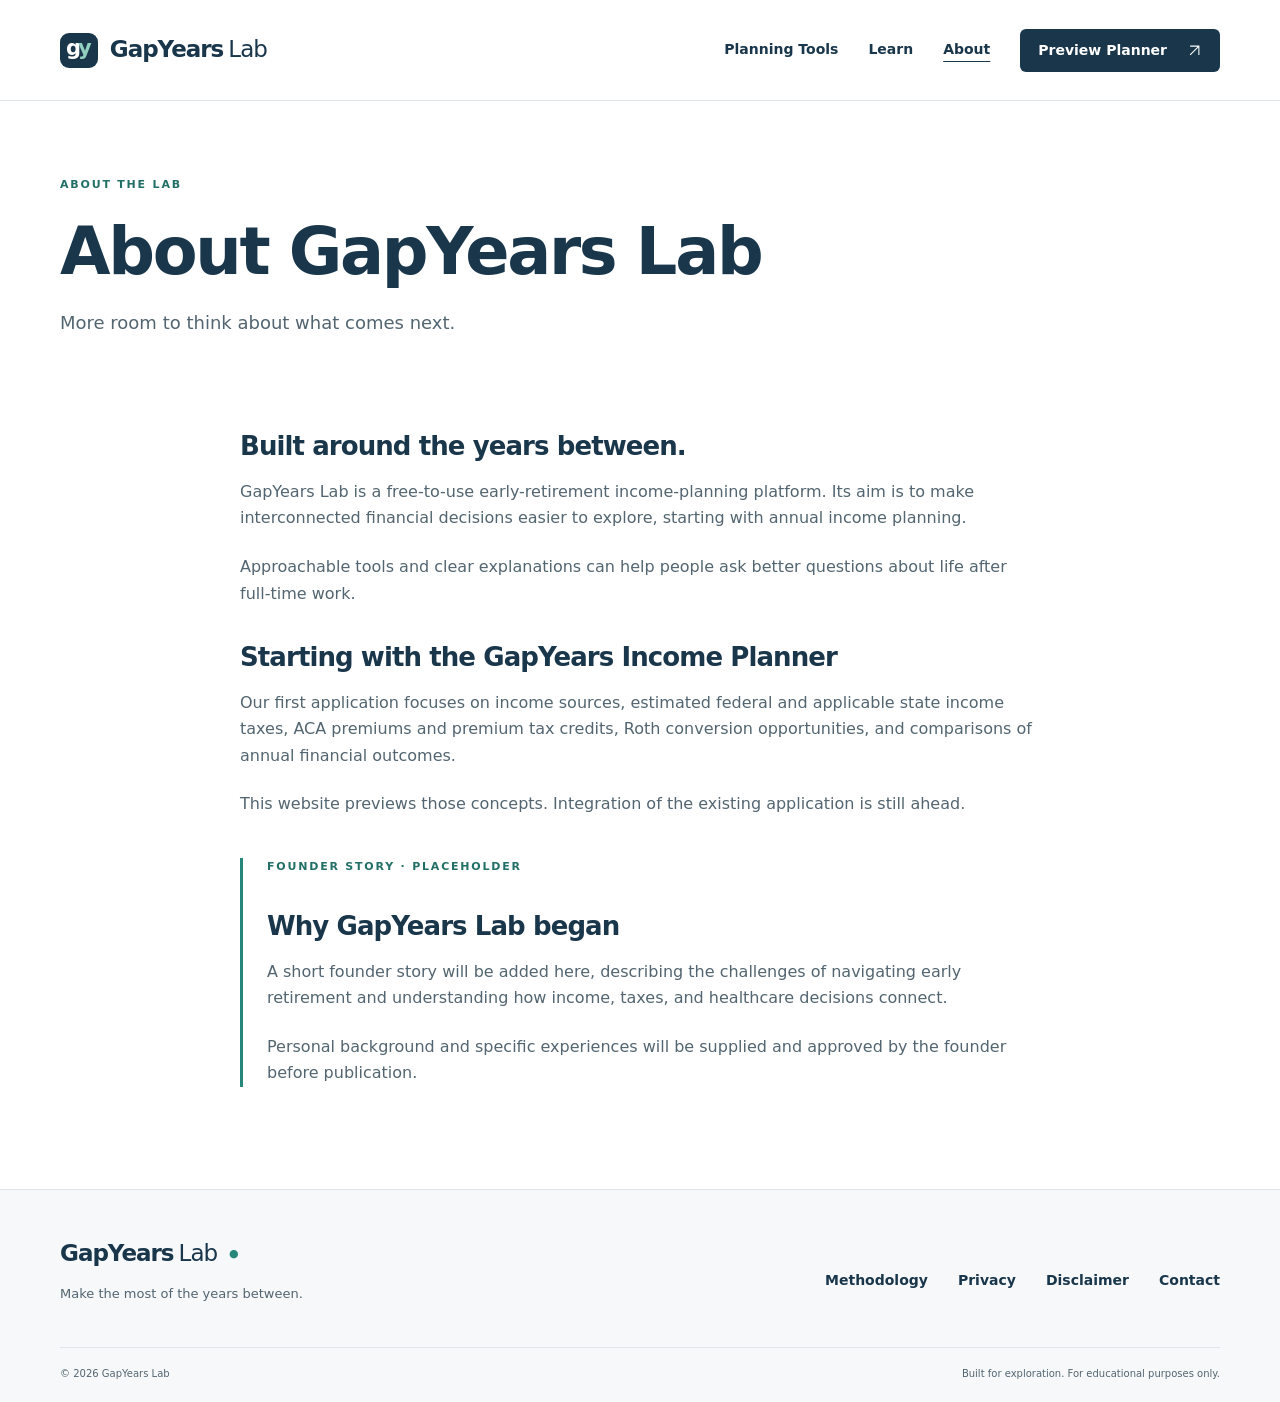
==== about/index.html @ ccf88ecb "Align website with annual Income Planner capabilities and protect prelaunch indexing" ====
<!doctype html>
<html lang="en">
<head>
<meta charset="utf-8">
<meta name="robots" content="noindex, follow">
<meta name="viewport" content="width=device-width, initial-scale=1">
<title>About GapYears Lab | GapYears Lab</title>
<meta name="description" content="GapYears Lab is an early-retirement income-planning platform, starting with annual income decisions in the GapYears Income Planner.">
<link rel="canonical" href="https://gapyearslab.com/about/">
<meta name="theme-color" content="#19364B">
<meta property="og:title" content="About GapYears Lab | GapYears Lab">
<meta property="og:description" content="GapYears Lab is an early-retirement income-planning platform, starting with annual income decisions in the GapYears Income Planner.">
<meta property="og:type" content="website">
<meta property="og:url" content="https://gapyearslab.com/about/">
<link rel="icon" href="/assets/favicon.svg" type="image/svg+xml">
<link rel="stylesheet" href="/assets/site.css">
</head>
<body>
<a class="skip" href="#main">Skip to content</a>
<header>
<div class="container nav">
<a class="brand" href="/" aria-label="GapYears Lab home">
<span class="brand-icon" aria-hidden="true">g<span>y</span>
</span>GapYears <b>Lab</b>
</a>
<nav aria-label="Main navigation">
<a href="/planning-tools/">Planning Tools</a>
<a href="/learn/">Learn</a>
<a href="/about/" aria-current="page">About</a>
<a class="button small" href="/planner/">Preview Planner <span aria-hidden="true">
<svg class="arrow-icon" aria-hidden="true" viewBox="0 0 24 24" fill="none" stroke="currentColor" stroke-width="1.7">
<path d="M5 19 19 5M5 5h14v14"/>
</svg>
</span>
</a>
</nav>
</div>
</header>
<main id="main" tabindex="-1">
<section class="page-heading container">
<p class="eyebrow">ABOUT THE LAB</p>
<h1>About GapYears Lab</h1>
<p class="lead">More room to think about what comes next.</p>
</section>
<section class="container content prose">
<h2>Built around the years between.</h2>
<p>GapYears Lab is a free-to-use early-retirement income-planning platform. Its aim is to make interconnected financial decisions easier to explore, starting with annual income planning.</p>
<p>Approachable tools and clear explanations can help people ask better questions about life after full-time work.</p>
<h2>Starting with the GapYears Income Planner</h2>
<p>Our first application focuses on income sources, estimated federal and applicable state income taxes, ACA premiums and premium tax credits, Roth conversion opportunities, and comparisons of annual financial outcomes.</p>
<p>This website previews those concepts. Integration of the existing application is still ahead.</p>
<section class="founder-story" aria-labelledby="founder-title">
<p class="eyebrow">FOUNDER STORY · PLACEHOLDER</p>
<h2 id="founder-title">Why GapYears Lab began</h2>
<p>A short founder story will be added here, describing the challenges of navigating early retirement and understanding how income, taxes, and healthcare decisions connect.</p>
<p>Personal background and specific experiences will be supplied and approved by the founder before publication.</p>
</section>
</section>
</main>
<footer>
<div class="container">
<div class="footer-top">
<div>
<a class="brand" href="/">GapYears <b>Lab</b>
<span class="dot">●</span>
</a>
<p>Make the most of the years between.</p>
</div>
<nav aria-label="Footer navigation">
<a href="/methodology/">Methodology</a>
<a href="/privacy/">Privacy</a>
<a href="/disclaimer/">Disclaimer</a>
<a href="/contact/">Contact</a>
</nav>
</div>
<div class="footer-bottom">
<span>© 2026 GapYears Lab</span>
<span>Built for exploration. For educational purposes only.</span>
</div>
</div>
</footer>
</body>
</html>
---- assets/site.css ----
:root {
  --navy:#19364B;
  --teal:#27877B;
  --muted:#536570;
  --off:#F7F8FA;
  --line:#dfe5e8
}
* {
  box-sizing:border-box
}
html {
  scroll-behavior:smooth;
  scroll-padding-top:24px
}
body {
  margin:0;
  color:var(--navy);
  font:16px/1.65 system-ui,-apple-system,BlinkMacSystemFont,"Segoe UI",sans-serif
}
a {
  color:inherit;
  text-decoration:none
}
a:hover {
  text-decoration:underline;
  text-underline-offset:5px
}
a:focus-visible {
  outline:3px solid var(--teal);
  outline-offset:5px
}
p {
  color:var(--muted);
  margin:0 0 1.4rem
}
h1,h2,h3 {
  line-height:1.16;
  letter-spacing:-.035em;
  margin:0 0 1.1rem
}
h1 {
  font-size:clamp(2.8rem,5.1vw,4.7rem);
  font-weight:650
}
h2 {
  font-size:clamp(2rem,3vw,2.75rem);
  font-weight:620
}
h3 {
  font-size:1.35rem;
  font-weight:620
}
.container {
  width:min(1160px,calc(100% - 64px));
  margin-inline:auto
}
.skip {
  position:absolute;
  top:-100px;
  background:var(--navy);
  color:white;
  padding:12px;
  z-index:10
}
.skip:focus {
  top:0
}
header {
  border-bottom:1px solid var(--line)
}
.nav {
  min-height:100px;
  display:flex;
  align-items:center;
  justify-content:space-between;
  gap:24px
}
.brand {
  font-size:23px;
  font-weight:550;
  letter-spacing:-1px;
  display:inline-flex;
  align-items:center;
  gap:5px;
  white-space:nowrap
}
.brand b {
  font-weight:400
}
.brand-icon {
  display:inline-block;
  background:var(--navy);
  color:white;
  border-radius:9px;
  font-size:21px;
  letter-spacing:-3px;
  padding:0 9px 5px 6px;
  margin-right:7px;
  line-height:30px
}
.brand-icon span {
  color:#91cfbf
}
nav {
  display:flex;
  align-items:center;
  gap:30px;
  font-size:14px;
  font-weight:550
}
nav [aria-current] {
  text-decoration:underline;
  text-underline-offset:7px
}
.button {
  display:inline-flex;
  justify-content:center;
  align-items:center;
  gap:20px;
  background:var(--teal);
  color:white;
  border-radius:6px;
  padding:15px 23px;
  font-size:14px;
  font-weight:650;
  line-height:1.5
}
.button:hover {
  background:#1f6c62;
  text-decoration:none
}
.button.small {
  padding:11px 18px;
  background:var(--navy)
}
.eyebrow {
  font-size:11px;
  letter-spacing:1.8px;
  font-weight:750;
  color:var(--teal);
  margin-bottom:20px
}
.hero {
  padding-block:84px 75px;
  display:grid;
  grid-template-columns:1.25fr 1fr;
  gap:58px;
  align-items:center
}
.hero h1 {
  font-size:clamp(2.7rem,4.5vw,4rem)
}
em {
  font-family:Georgia,serif;
  font-weight:400;
  color:var(--teal)
}
.lead {
  font-size:18px;
  line-height:1.75;
  max-width:630px
}
.actions {
  display:flex;
  align-items:center;
  gap:25px;
  margin-top:30px
}
.text-link {
  font-size:14px;
  font-weight:650
}
.hero-note {
  font-size:12px;
  margin-top:18px
}
.status-dot {
  display:inline-block;
  width:6px;
  height:6px;
  background:var(--teal);
  border-radius:50%;
  margin-right:6px
}
.hero-art {
  position:relative;
  min-height:365px;
  background:#eef3f1;
  border-radius:100px 12px 12px 12px;
  overflow:hidden;
  padding:30px
}
.orbit {
  width:360px;
  height:360px;
  border:1px solid #ccdbd6;
  border-radius:50%;
  position:absolute;
  left:90px;
  top:85px;
  box-shadow:0 0 0 38px #e8efec,0 0 0 39px #d7e2dd
}
.art-label {
  font-size:9px;
  letter-spacing:2px;
  position:relative;
  display:block;
  text-align:right
}
.step {
  position:absolute;
  background:white;
  border:1px solid #d6e3de;
  border-radius:8px;
  padding:19px 22px;
  box-shadow:0 7px 15px #19364b06;
  font-size:14px;
  font-weight:600;
  min-width:240px
}
.step span {
  color:var(--teal);
  font-size:10px;
  margin-right:20px
}
.step-one {
  left:30px;
  top:82px
}
.step-two {
  left:65px;
  top:164px
}
.step-three {
  left:100px;
  top:246px;
  background:var(--navy);
  color:white
}
.step-three span {
  color:#a6d8c8
}
.art-bottom {
  position:absolute;
  bottom:14px;
  left:30px;
  font-size:9px;
  color:var(--muted)
}
.section-heading {
  display:flex;
  justify-content:space-between;
  align-items:end;
  gap:30px;
  margin-bottom:30px
}
.section-heading h2 {
  margin-bottom:0
}
.section-heading>p {
  font-size:14px;
  margin:0
}
.planner-window {
  border:1px solid var(--line);
  border-radius:12px;
  background:white;
  box-shadow:0 18px 50px #19364b08;
  overflow:hidden
}
.window-top {
  padding:15px 25px;
  display:flex;
  justify-content:space-between;
  gap:16px;
  background:var(--off);
  border-bottom:1px solid var(--line);
  font-size:11px
}
.window-top i {
  display:inline-block;
  width:6px;
  height:6px;
  background:#c8d3d8;
  border-radius:50%;
  margin-right:5px
}
.demo {
  font-size:9px;
  letter-spacing:1px;
  color:var(--muted)
}
.planner-body {
  padding:30px 45px
}
.preview-title {
  display:flex;
  align-items:center;
  justify-content:space-between;
  gap:20px
}
.preview-title .eyebrow {
  font-size:9px;
  margin-bottom:8px
}
.preview-title :is(h2, h3) {
  font-size:21px
}
.pill {
  display:inline-block;
  font-size:10px;
  background:#eaf3ef;
  color:#24695b;
  padding:6px 11px;
  border-radius:4px;
  letter-spacing:.6px
}
.fine-print {
  font-size:11px;
  margin:0
}
.section {
  padding-block:80px
}
.cards {
  display:grid;
  grid-template-columns:repeat(3,1fr);
  gap:26px;
  margin-top:32px
}
.card {
  padding:28px 22px 0 0;
  border-top:1px solid var(--line)
}
.number {
  display:block;
  color:var(--teal);
  font-size:12px;
  margin-bottom:30px
}
.card p {
  font-size:15px
}
.tinted {
  background:var(--off)
}
.split {
  display:grid;
  grid-template-columns:1fr 1fr;
  gap:100px
}
.reasons article {
  display:flex;
  gap:20px;
  padding:20px 0;
  border-bottom:1px solid var(--line)
}
.reasons article:first-child {
  padding-top:0
}
.reasons article>span {
  color:var(--teal)
}
.reasons h3 {
  font-size:18px
}
.reasons p {
  font-size:14px;
  margin:0
}
.feature-card {
  display:grid;
  grid-template-columns:1.2fr 1fr;
  gap:45px;
  align-items:center;
  border:1px solid var(--line);
  border-radius:10px;
  padding:44px;
  background:#fbfcfc
}
.feature-card h3 {
  font-size:29px;
  margin-top:20px
}
.feature-card p {
  max-width:530px
}
.feature-symbol {
  display:flex;
  align-items:center;
  gap:20px;
  justify-content:center;
  font-size:40px;
  color:var(--teal);
  background:#eef3f1;
  min-height:200px;
  border-radius:90px 8px 8px 8px
}
.feature-symbol>span {
  font-size:26px
}
.feature-symbol>div {
  width:65px;
  height:65px;
  border:1px solid #92b8ac;
  border-radius:50%;
  position:relative
}
.feature-symbol>div:after {
  content:'↗';
  position:absolute;
  inset:0;
  text-align:center;
  line-height:60px
}
.resources {
  padding-top:0
}
.resource-card {
  border:1px solid var(--line);
  border-radius:8px;
  padding:28px;
  display:flex;
  flex-direction:column;
  gap:12px
}
.resource-card:hover {
  border-color:var(--teal);
  text-decoration:none
}
.resource-card .eyebrow {
  font-size:9px;
  letter-spacing:1px
}
.resource-card h3 {
  font-size:22px;
  line-height:1.35;
  flex:1
}
.closing {
  text-align:center;
  padding:55px 20px 70px;
  border-top:1px solid var(--line)
}
footer {
  background:var(--off);
  border-top:1px solid var(--line);
  padding:45px 0 20px
}
.footer-top {
  display:flex;
  justify-content:space-between;
  gap:30px
}
.footer-top p {
  font-size:13px;
  margin-top:10px
}
.dot {
  color:var(--teal);
  font-size:11px;
  margin-left:7px
}
.footer-bottom {
  display:flex;
  justify-content:space-between;
  gap:20px;
  border-top:1px solid var(--line);
  padding-top:18px;
  margin-top:20px;
  font-size:10px;
  color:var(--muted)
}
.page-heading {
  padding-block:75px 35px
}
.page-heading h1 {
  max-width:850px
}
.content {
  padding-bottom:80px
}
.prose {
  max-width:800px
}
.content .prose {
  margin-top:45px
}
.prose h2 {
  font-size:26px;
  margin-top:35px
}
.topic {
  padding-bottom:25px;
  border-bottom:1px solid var(--line)
}

@media(max-width:950px) {
  .container {
  width:calc(100% - 40px)
}
nav {
  gap:18px
}
.hero {
  gap:25px
}
.hero-art {
  padding:20px
}
.step-one {
  left:15px
}
.step-two {
  left:30px
}
.step-three {
  left:45px
}
.step {
  min-width:220px
}
.actions {
  align-items:start;
  flex-direction:column;
  gap:18px
}
.split {
  gap:40px
}
.footer-top {
  flex-direction:column
}
.feature-card {
  padding:30px
}
.cards {
  gap:16px
}

}

@media(max-width:700px) {
  .nav {
  flex-direction:column;
  align-items:start;
  padding-block:20px;
  gap:18px
}
.nav nav {
  width:100%;
  justify-content:space-between;
  gap:10px;
  flex-wrap:wrap;
  font-size:12px
}
.button.small {
  padding:9px 12px
}
.hero {
  grid-template-columns:1fr;
  padding-block:45px
}
.hero h1 {
  font-size:43px
}
.hero-art {
  min-height:340px;
  max-width:480px;
  width:100%;
  margin-top:10px
}
.step-one {
  left:25px
}
.step-two {
  left:55px
}
.step-three {
  left:85px;
  top:240px
}
.step {
  min-width:210px;
  padding:17px
}
.art-bottom {
  font-size:8px;
  left:20px
}
.lead {
  font-size:17px
}
.actions {
  flex-direction:row;
  flex-wrap:wrap;
  align-items:center
}
.section-heading {
  flex-direction:column;
  align-items:start;
  gap:15px
}
.planner-body {
  padding:22px 18px
}
.preview-title {
  flex-direction:column;
  align-items:start;
  gap:0
}
.preview-title .pill {
  margin-bottom:15px
}
.window-top {
  padding:12px;
  flex-wrap:wrap;
  gap:7px
}
.demo {
  font-size:8px
}
.cards,.split,.feature-card {
  grid-template-columns:1fr
}
.section {
  padding-block:50px
}
.resources {
  padding-top:0
}
.card {
  padding-top:20px
}
.number {
  margin-bottom:15px
}
.feature-symbol {
  min-height:160px
}
.resource-card {
  padding:24px
}
.footer-top nav {
  flex-wrap:wrap;
  gap:20px
}
.footer-bottom {
  flex-direction:column;
  gap:5px
}
.page-heading {
  padding-top:45px
}
.page-heading h1 {
  font-size:40px
}
.content {
  padding-bottom:50px
}
.closing {
  padding-block:40px 50px
}

}

@media(prefers-reduced-motion:reduce) {
  html {
  scroll-behavior:auto
}

}


.arrow-icon {
  width:15px;
  height:15px;
  display:inline-block;
  vertical-align:middle;
  flex-shrink:0
}
.feature-symbol>div:after {
  content:"";
  inset:20px;
  border-right:2px solid var(--teal);
  border-top:2px solid var(--teal);
  width:20px;
  height:20px
}
.feature-symbol>div:before {
  content:"";
  position:absolute;
  left:29px;
  top:19px;
  width:2px;
  height:27px;
  background:var(--teal);
  transform:rotate(45deg)
}
/* Darker companion tones preserve contrast for small text and button labels. */
.button { background: #247d72; }
.eyebrow, .number, .step span { color: #226f65; }
.step-three span { color: #a6d8c8; }

/* Annual preview: semantic values, with context rather than fabricated outputs. */
.annual-grid { display: grid; grid-template-columns: 1fr 1.15fr; gap: 40px; margin-block: 26px; }
.annual-grid :is(h3, h4) { font-size: 16px; margin: 0 0 16px; }
.annual-values { margin: 0 0 16px; }
.annual-values > div { display: flex; align-items: baseline; justify-content: space-between; gap: 20px; padding: 12px 0; border-bottom: 1px solid var(--line); }
.annual-values dt { font-size: 14px; color: var(--muted); }
.annual-values dd { font-size: 21px; font-weight: 650; margin: 0; white-space: nowrap; }
.annual-values .subtotal { border-top: 2px solid var(--line); }
.scenario-context { background: var(--off); border-radius: 8px; padding: 22px; }
.connections { list-style: none; padding: 0; margin: 22px 0 0; }
.connections li + li { margin-top: 16px; }
.connections strong, .connections span { display: block; font-size: 14px; }
.connections span { color: var(--muted); margin-top: 4px; }
.preview-disclosure { border-top: 1px solid var(--line); padding-top: 18px; margin-bottom: 0; font-size: 13px; }
.scope-note { margin: 20px 0 0; font-size: 14px; }
.capabilities { padding-left: 22px; color: var(--muted); }
.capabilities li { margin-block: 14px; }
.capabilities strong { color: var(--navy); }
.founder-story { border-left: 3px solid var(--teal); padding-left: 24px; margin-top: 40px; }
.feature-symbol { gap: 12px; }
.feature-symbol > span { font-size: 22px; }
@media (max-width: 700px) { .annual-grid { grid-template-columns: 1fr; gap: 24px; } .annual-values dt { font-size: 13px; } .scenario-context { padding: 18px; } }
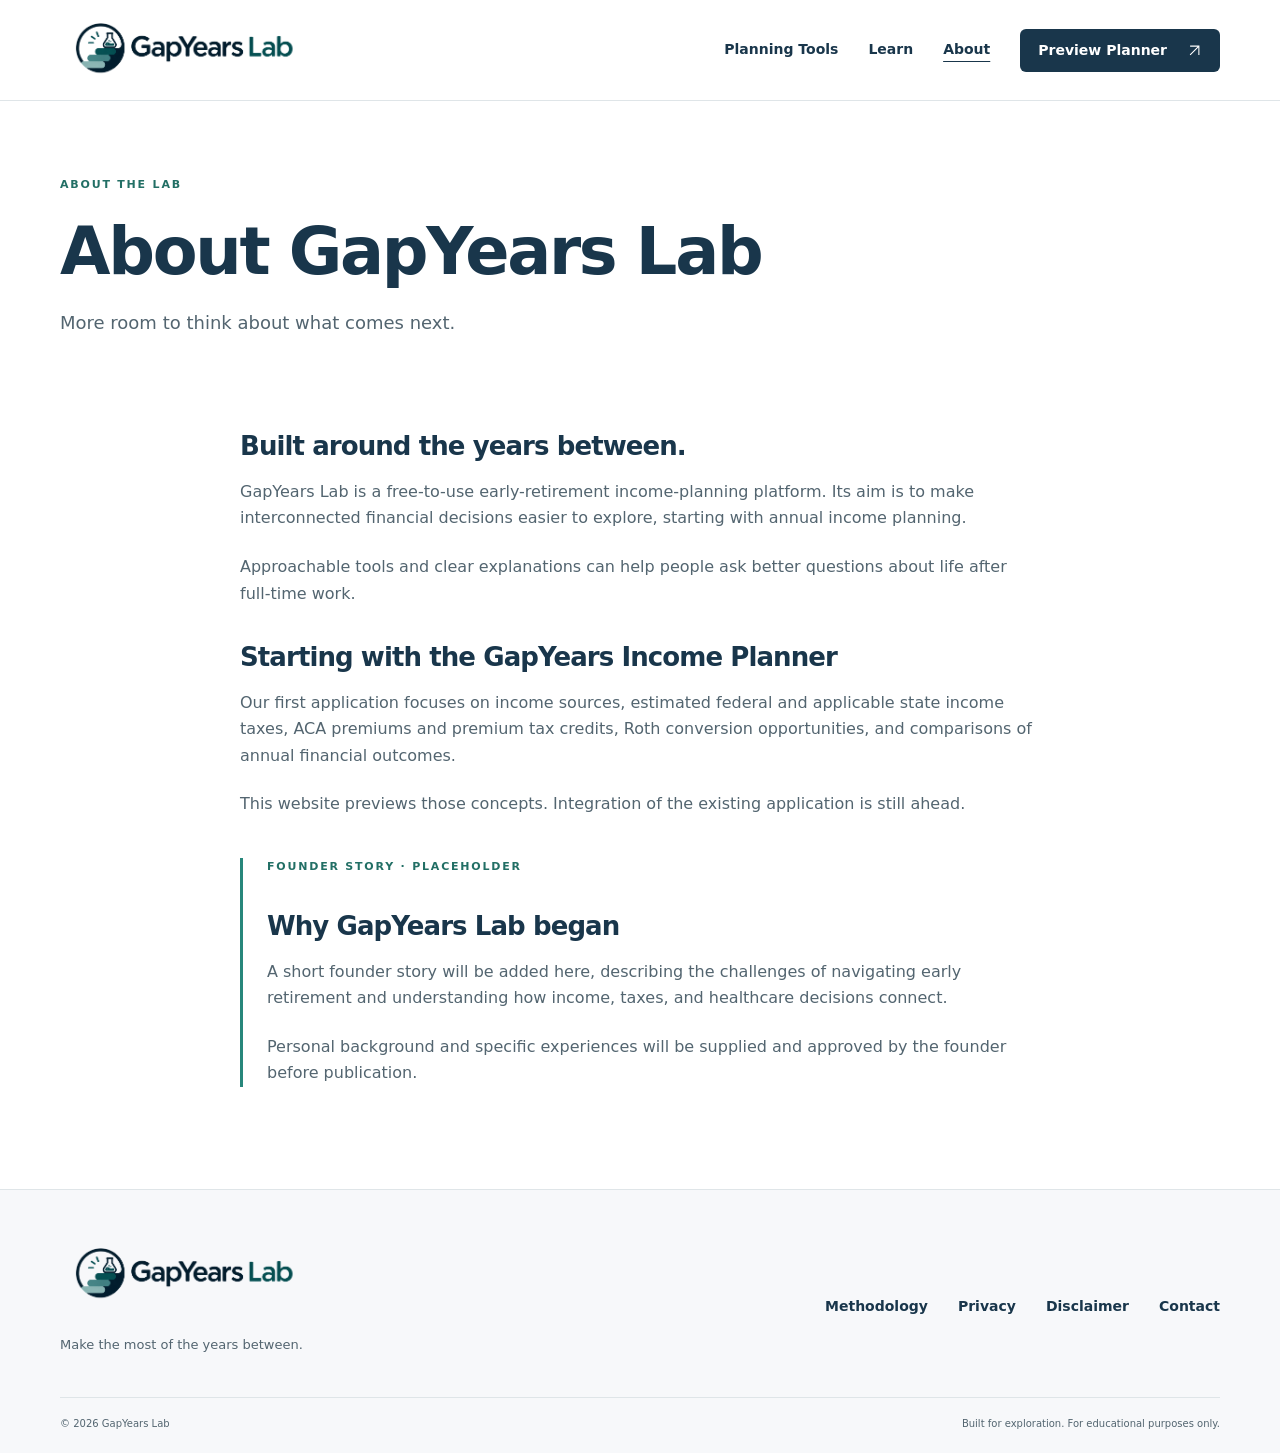
==== commit f2736173: "Use supplied GapYears Lab logos and browser icons" ====
--- a/about/index.html
+++ b/about/index.html
@@ -12,7 +12,11 @@
 <meta property="og:description" content="GapYears Lab is an early-retirement income-planning platform, starting with annual income decisions in the GapYears Income Planner.">
 <meta property="og:type" content="website">
 <meta property="og:url" content="https://gapyearslab.com/about/">
-<link rel="icon" href="/assets/favicon.svg" type="image/svg+xml">
+<link rel="icon" href="/assets/branding/favicon.ico" sizes="any">
+<link rel="icon" href="/assets/branding/favicon-16.png" type="image/png" sizes="16x16">
+<link rel="icon" href="/assets/branding/favicon-32.png" type="image/png" sizes="32x32">
+<link rel="icon" href="/assets/branding/favicon-48.png" type="image/png" sizes="48x48">
+<link rel="apple-touch-icon" href="/assets/branding/icon-180.png" sizes="180x180">
 <link rel="stylesheet" href="/assets/site.css">
 </head>
 <body>
@@ -20,8 +24,7 @@
 <header>
 <div class="container nav">
 <a class="brand" href="/" aria-label="GapYears Lab home">
-<span class="brand-icon" aria-hidden="true">g<span>y</span>
-</span>GapYears <b>Lab</b>
+<img class="brand-logo" src="/assets/branding/logo-full.png" width="2049" height="685" alt="GapYears Lab">
 </a>
 <nav aria-label="Main navigation">
 <a href="/planning-tools/">Planning Tools</a>
@@ -61,8 +64,8 @@
 <div class="container">
 <div class="footer-top">
 <div>
-<a class="brand" href="/">GapYears <b>Lab</b>
-<span class="dot">●</span>
+<a class="brand" href="/" aria-label="GapYears Lab home">
+<img class="brand-logo" src="/assets/branding/logo-full.png" width="2049" height="685" alt="GapYears Lab">
 </a>
 <p>Make the most of the years between.</p>
 </div>
--- a/assets/site.css
+++ b/assets/site.css
@@ -76,30 +76,15 @@
   gap:24px
 }
 .brand {
-  font-size:23px;
-  font-weight:550;
-  letter-spacing:-1px;
-  display:inline-flex;
-  align-items:center;
-  gap:5px;
-  white-space:nowrap
-}
-.brand b {
-  font-weight:400
-}
-.brand-icon {
-  display:inline-block;
-  background:var(--navy);
-  color:white;
-  border-radius:9px;
-  font-size:21px;
-  letter-spacing:-3px;
-  padding:0 9px 5px 6px;
-  margin-right:7px;
-  line-height:30px
-}
-.brand-icon span {
-  color:#91cfbf
+  display: inline-flex;
+  align-items: center;
+  flex-shrink: 0;
+}
+.brand-logo {
+  display: block;
+  width: 240px;
+  max-width: 100%;
+  height: auto;
 }
 nav {
   display:flex;
@@ -455,11 +440,6 @@
 .footer-top p {
   font-size:13px;
   margin-top:10px
-}
-.dot {
-  color:var(--teal);
-  font-size:11px;
-  margin-left:7px
 }
 .footer-bottom {
   display:flex;
@@ -724,3 +704,7 @@
 .feature-symbol { gap: 12px; }
 .feature-symbol > span { font-size: 22px; }
 @media (max-width: 700px) { .annual-grid { grid-template-columns: 1fr; gap: 24px; } .annual-values dt { font-size: 13px; } .scenario-context { padding: 18px; } }
+
+@media (max-width: 700px) {
+  .brand-logo { width: 220px; }
+}
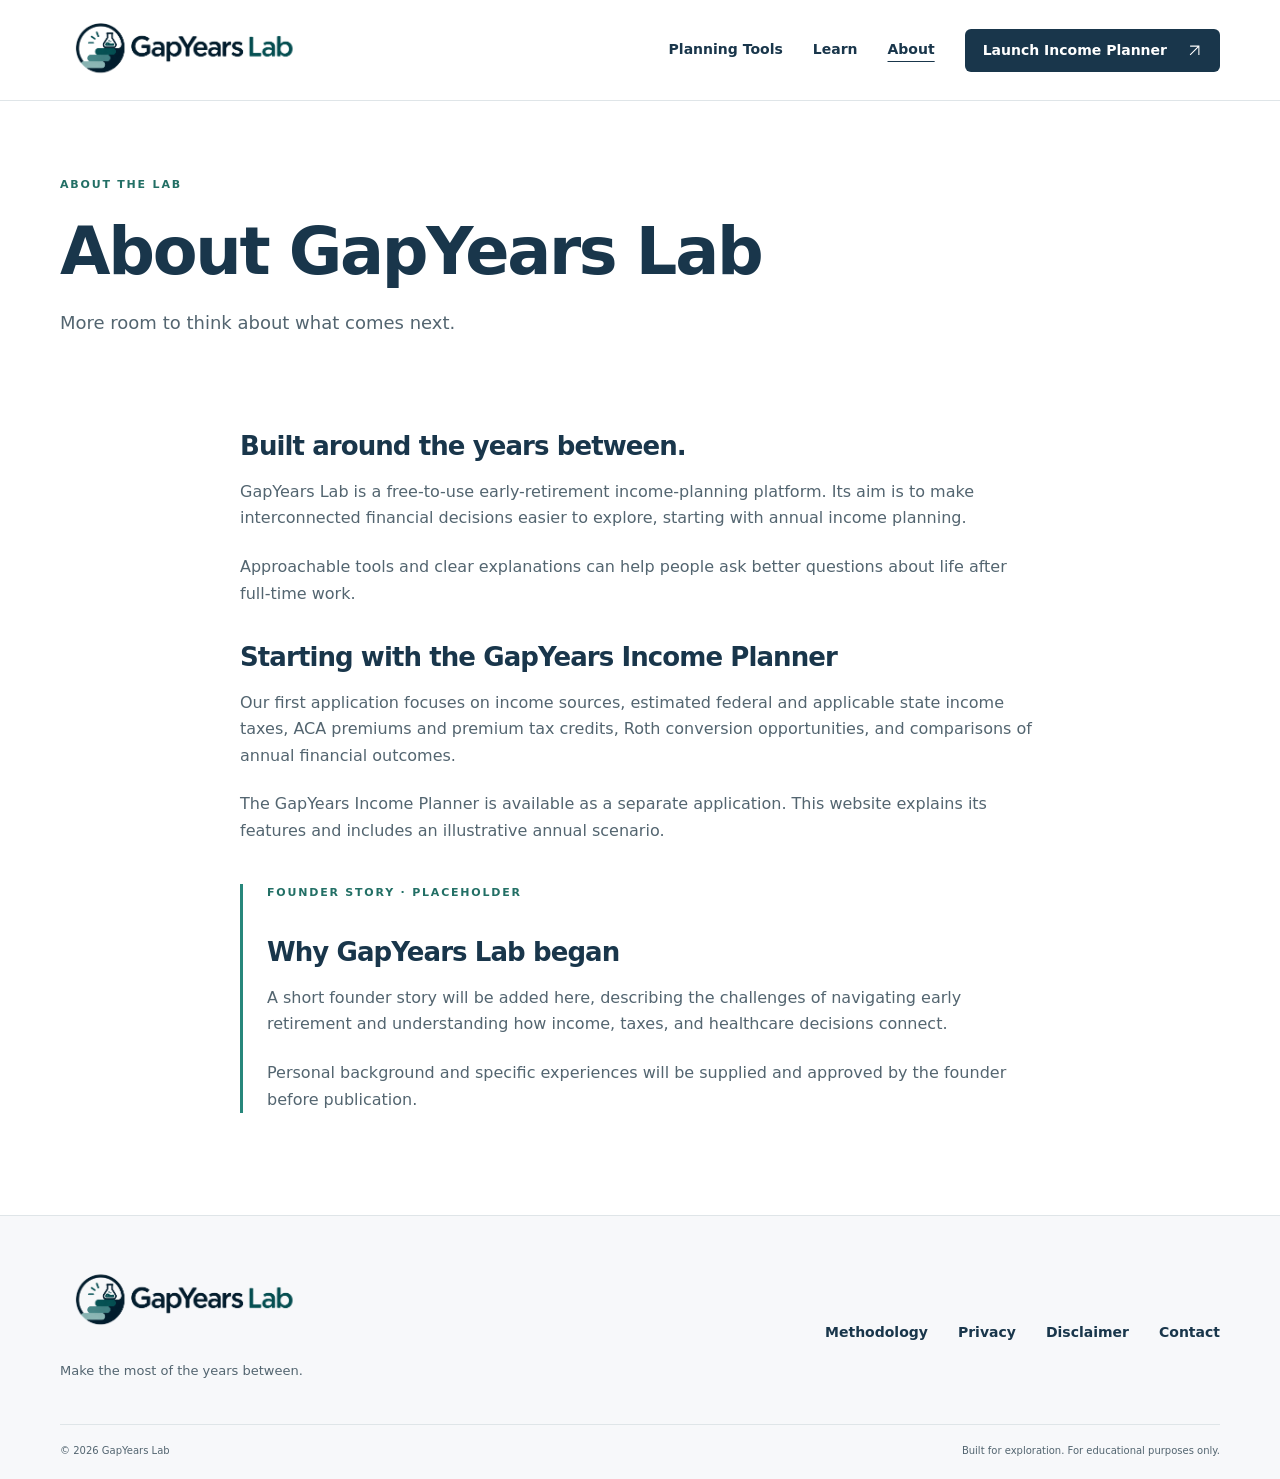
==== commit a70cc3b2: "Link website to live GapYears Income Planner" ====
--- a/about/index.html
+++ b/about/index.html
@@ -30,7 +30,7 @@
 <a href="/planning-tools/">Planning Tools</a>
 <a href="/learn/">Learn</a>
 <a href="/about/" aria-current="page">About</a>
-<a class="button small" href="/planner/">Preview Planner <span aria-hidden="true">
+<a class="button small" href="https://app.gapyearslab.com">Launch Income Planner <span aria-hidden="true">
 <svg class="arrow-icon" aria-hidden="true" viewBox="0 0 24 24" fill="none" stroke="currentColor" stroke-width="1.7">
 <path d="M5 19 19 5M5 5h14v14"/>
 </svg>
@@ -51,7 +51,7 @@
 <p>Approachable tools and clear explanations can help people ask better questions about life after full-time work.</p>
 <h2>Starting with the GapYears Income Planner</h2>
 <p>Our first application focuses on income sources, estimated federal and applicable state income taxes, ACA premiums and premium tax credits, Roth conversion opportunities, and comparisons of annual financial outcomes.</p>
-<p>This website previews those concepts. Integration of the existing application is still ahead.</p>
+<p>The GapYears Income Planner is available as a separate application. This website explains its features and includes an illustrative annual scenario.</p>
 <section class="founder-story" aria-labelledby="founder-title">
 <p class="eyebrow">FOUNDER STORY · PLACEHOLDER</p>
 <h2 id="founder-title">Why GapYears Lab began</h2>
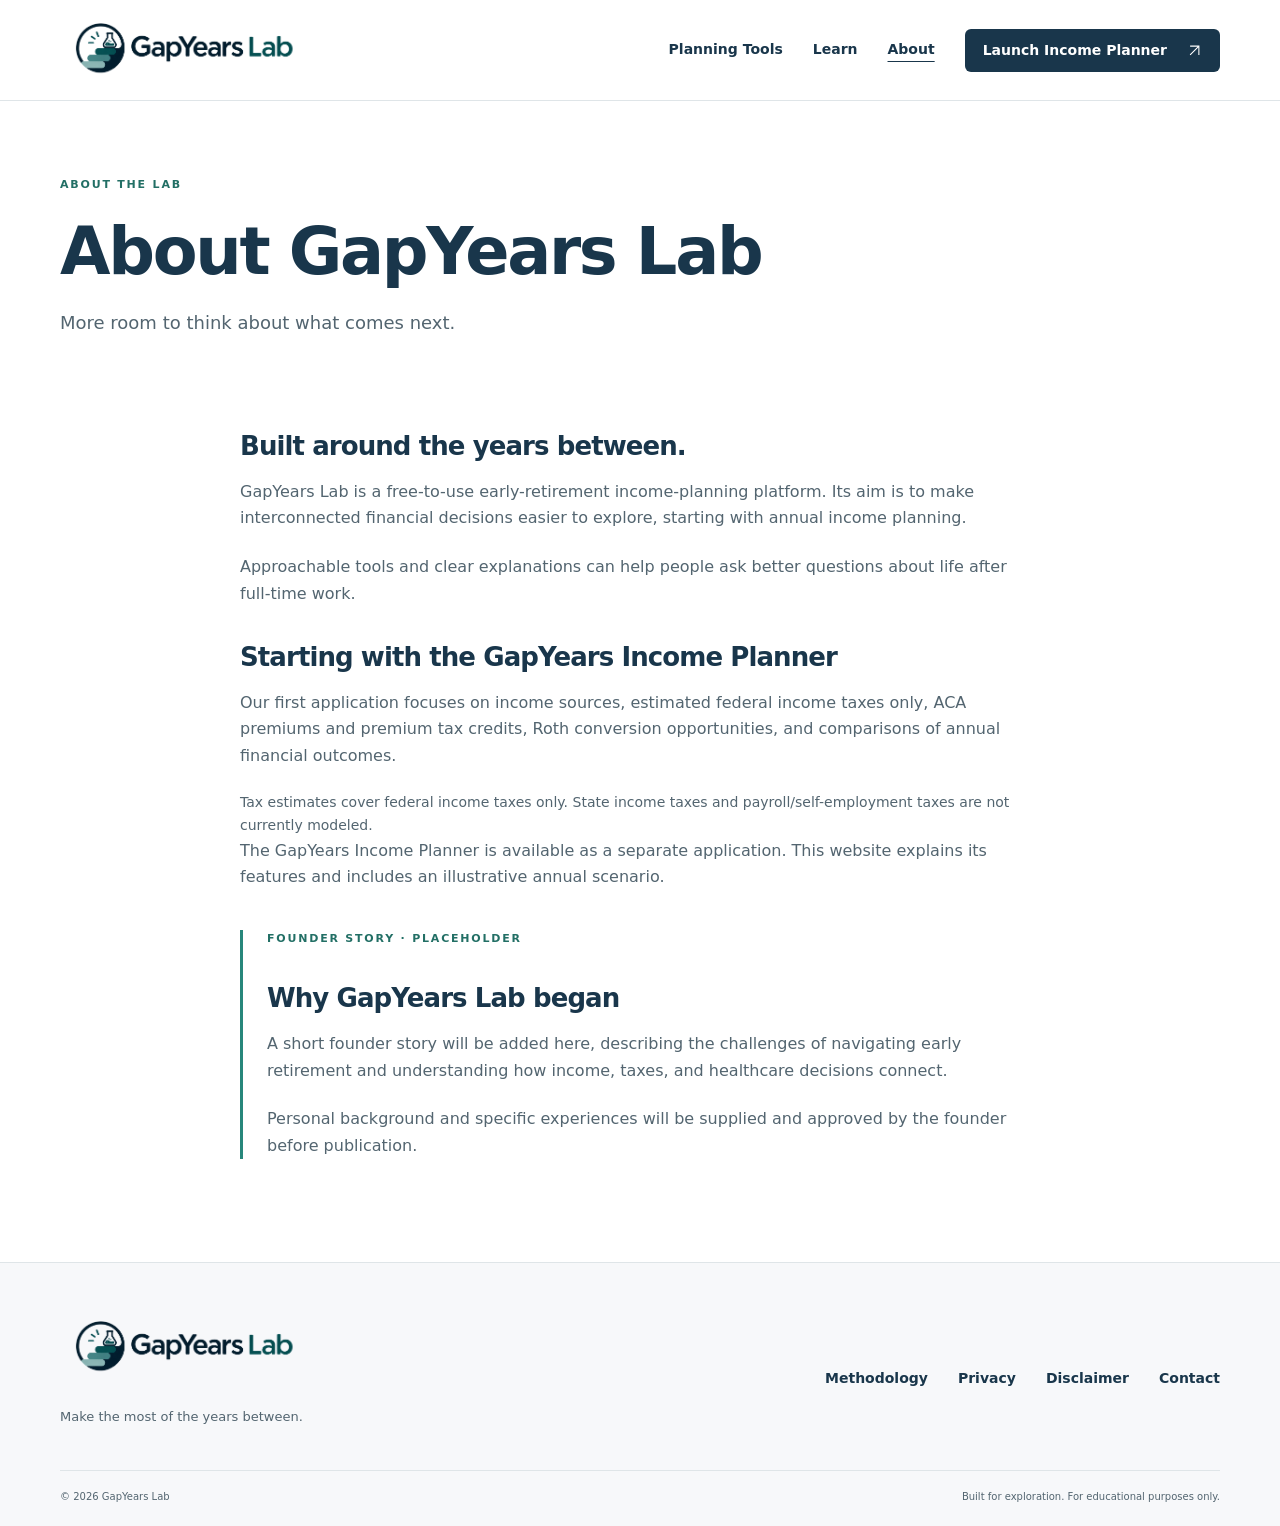
==== commit 05ebafaf: "Correct Income Planner tax scope to federal income taxes only" ====
--- a/about/index.html
+++ b/about/index.html
@@ -50,7 +50,8 @@
 <p>GapYears Lab is a free-to-use early-retirement income-planning platform. Its aim is to make interconnected financial decisions easier to explore, starting with annual income planning.</p>
 <p>Approachable tools and clear explanations can help people ask better questions about life after full-time work.</p>
 <h2>Starting with the GapYears Income Planner</h2>
-<p>Our first application focuses on income sources, estimated federal and applicable state income taxes, ACA premiums and premium tax credits, Roth conversion opportunities, and comparisons of annual financial outcomes.</p>
+<p>Our first application focuses on income sources, estimated federal income taxes only, ACA premiums and premium tax credits, Roth conversion opportunities, and comparisons of annual financial outcomes.</p>
+<p class="scope-note">Tax estimates cover federal income taxes only. State income taxes and payroll/self-employment taxes are not currently modeled.</p>
 <p>The GapYears Income Planner is available as a separate application. This website explains its features and includes an illustrative annual scenario.</p>
 <section class="founder-story" aria-labelledby="founder-title">
 <p class="eyebrow">FOUNDER STORY · PLACEHOLDER</p>
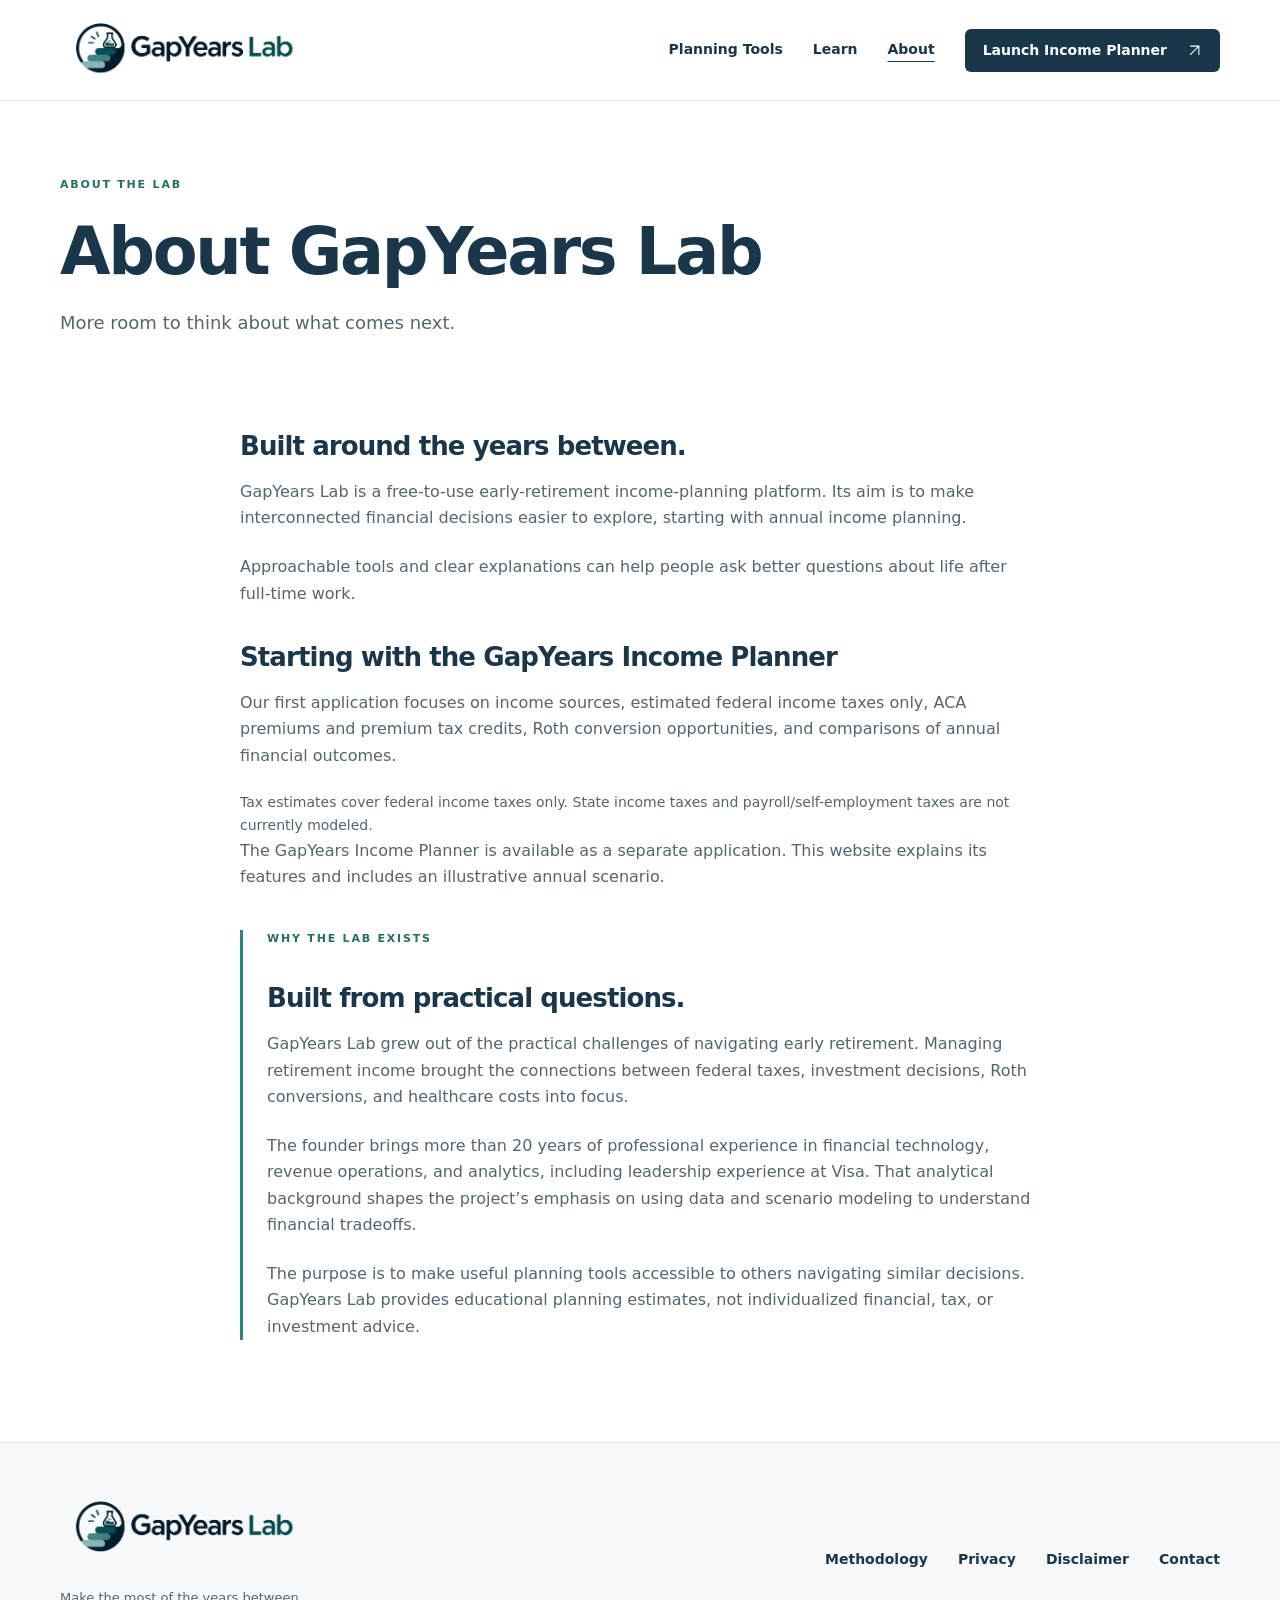
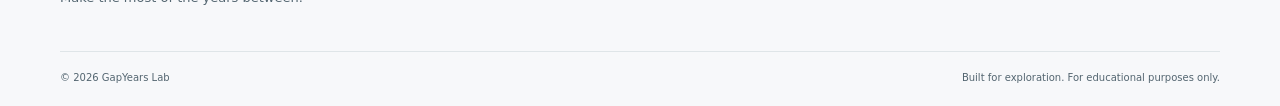
==== commit ea1d0ca3: "Strengthen positioning with validated ACA example and scoped trust copy" ====
--- a/about/index.html
+++ b/about/index.html
@@ -5,11 +5,11 @@
 <meta name="robots" content="noindex, follow">
 <meta name="viewport" content="width=device-width, initial-scale=1">
 <title>About GapYears Lab | GapYears Lab</title>
-<meta name="description" content="GapYears Lab is an early-retirement income-planning platform, starting with annual income decisions in the GapYears Income Planner.">
+<meta name="description" content="Learn why GapYears Lab brings data and scenario modeling to early retirement income decisions, federal taxes, investments, and healthcare costs.">
 <link rel="canonical" href="https://gapyearslab.com/about/">
 <meta name="theme-color" content="#19364B">
 <meta property="og:title" content="About GapYears Lab | GapYears Lab">
-<meta property="og:description" content="GapYears Lab is an early-retirement income-planning platform, starting with annual income decisions in the GapYears Income Planner.">
+<meta property="og:description" content="Learn why GapYears Lab brings data and scenario modeling to early retirement income decisions, federal taxes, investments, and healthcare costs.">
 <meta property="og:type" content="website">
 <meta property="og:url" content="https://gapyearslab.com/about/">
 <link rel="icon" href="/assets/branding/favicon.ico" sizes="any">
@@ -18,6 +18,14 @@
 <link rel="icon" href="/assets/branding/favicon-48.png" type="image/png" sizes="48x48">
 <link rel="apple-touch-icon" href="/assets/branding/icon-180.png" sizes="180x180">
 <link rel="stylesheet" href="/assets/site.css">
+<meta property="og:site_name" content="GapYears Lab">
+<meta property="og:image" content="https://gapyearslab.com/assets/branding/logo-full.png">
+<meta property="og:image:alt" content="GapYears Lab logo">
+<meta name="twitter:card" content="summary">
+<meta name="twitter:title" content="About GapYears Lab | GapYears Lab">
+<meta name="twitter:description" content="Learn why GapYears Lab brings data and scenario modeling to early retirement income decisions, federal taxes, investments, and healthcare costs.">
+<meta name="twitter:image" content="https://gapyearslab.com/assets/branding/icon-512.png">
+<meta name="twitter:image:alt" content="GapYears Lab icon">
 </head>
 <body>
 <a class="skip" href="#main">Skip to content</a>
@@ -54,10 +62,11 @@
 <p class="scope-note">Tax estimates cover federal income taxes only. State income taxes and payroll/self-employment taxes are not currently modeled.</p>
 <p>The GapYears Income Planner is available as a separate application. This website explains its features and includes an illustrative annual scenario.</p>
 <section class="founder-story" aria-labelledby="founder-title">
-<p class="eyebrow">FOUNDER STORY · PLACEHOLDER</p>
-<h2 id="founder-title">Why GapYears Lab began</h2>
-<p>A short founder story will be added here, describing the challenges of navigating early retirement and understanding how income, taxes, and healthcare decisions connect.</p>
-<p>Personal background and specific experiences will be supplied and approved by the founder before publication.</p>
+<p class="eyebrow">WHY THE LAB EXISTS</p>
+<h2 id="founder-title">Built from practical questions.</h2>
+<p>GapYears Lab grew out of the practical challenges of navigating early retirement. Managing retirement income brought the connections between federal taxes, investment decisions, Roth conversions, and healthcare costs into focus.</p>
+<p>The founder brings more than 20 years of professional experience in financial technology, revenue operations, and analytics, including leadership experience at Visa. That analytical background shapes the project’s emphasis on using data and scenario modeling to understand financial tradeoffs.</p>
+<p>The purpose is to make useful planning tools accessible to others navigating similar decisions. GapYears Lab provides educational planning estimates, not individualized financial, tax, or investment advice.</p>
 </section>
 </section>
 </main>
--- a/assets/site.css
+++ b/assets/site.css
@@ -708,3 +708,35 @@
 @media (max-width: 700px) {
   .brand-logo { width: 220px; }
 }
+
+/* Focused audience, reference comparison, and validation presentation. */
+.hero-subhead { font-size: 20px; line-height: 1.5; font-weight: 650; color: var(--navy); }
+.audience { border-top: 1px solid var(--line); }
+.audience-grid { display: grid; grid-template-columns: 1fr 1fr; gap: 60px; }
+.audience-list { margin: 0; padding-left: 22px; color: var(--muted); }
+.audience-list li, .validation-practices li { margin-bottom: 14px; }
+.year-notice { font-size: 13px; padding: 16px 20px; background: var(--off); border-left: 3px solid var(--teal); margin-block: 20px 30px; }
+.comparison-scroll { overflow-x: auto; margin-block: 25px; }
+.comparison-scroll:focus-visible, summary:focus-visible { outline: 3px solid var(--teal); outline-offset: 3px; }
+.comparison-table { width: 100%; border-collapse: collapse; font-size: 14px; text-align: left; }
+.comparison-table caption { text-align: left; color: var(--muted); font-size: 12px; margin-bottom: 14px; }
+.comparison-table :is(th, td) { padding: 18px 14px; border-bottom: 1px solid var(--line); vertical-align: top; }
+.comparison-table thead { background: var(--off); }
+.comparison-table th { font-weight: 650; }
+.comparison-table th:first-child { width: 46%; }
+.comparison-table th span { display: block; font-size: 12px; font-weight: 400; color: var(--muted); margin-top: 4px; }
+.comparison-table td { white-space: nowrap; font-variant-numeric: tabular-nums; }
+.combined-row { background: #eaf3ef; }
+.combined-row td { font-weight: 750; }
+.scenario-assumptions { border-block: 1px solid var(--line); padding-block: 16px; margin-bottom: 24px; }
+.scenario-assumptions summary { font-size: 14px; font-weight: 650; cursor: pointer; }
+.scenario-assumptions p { font-size: 14px; margin-top: 16px; }
+.validation-practices { color: var(--muted); padding-left: 22px; }
+.validation-practices strong { color: var(--navy); }
+@media (max-width: 700px) {
+  .audience-grid { grid-template-columns: 1fr; gap: 12px; }
+  .hero-subhead { font-size: 18px; }
+  .comparison-table { font-size: 12px; }
+  .comparison-table :is(th, td) { padding: 12px 8px; }
+  .comparison-table th span { font-size: 11px; }
+}
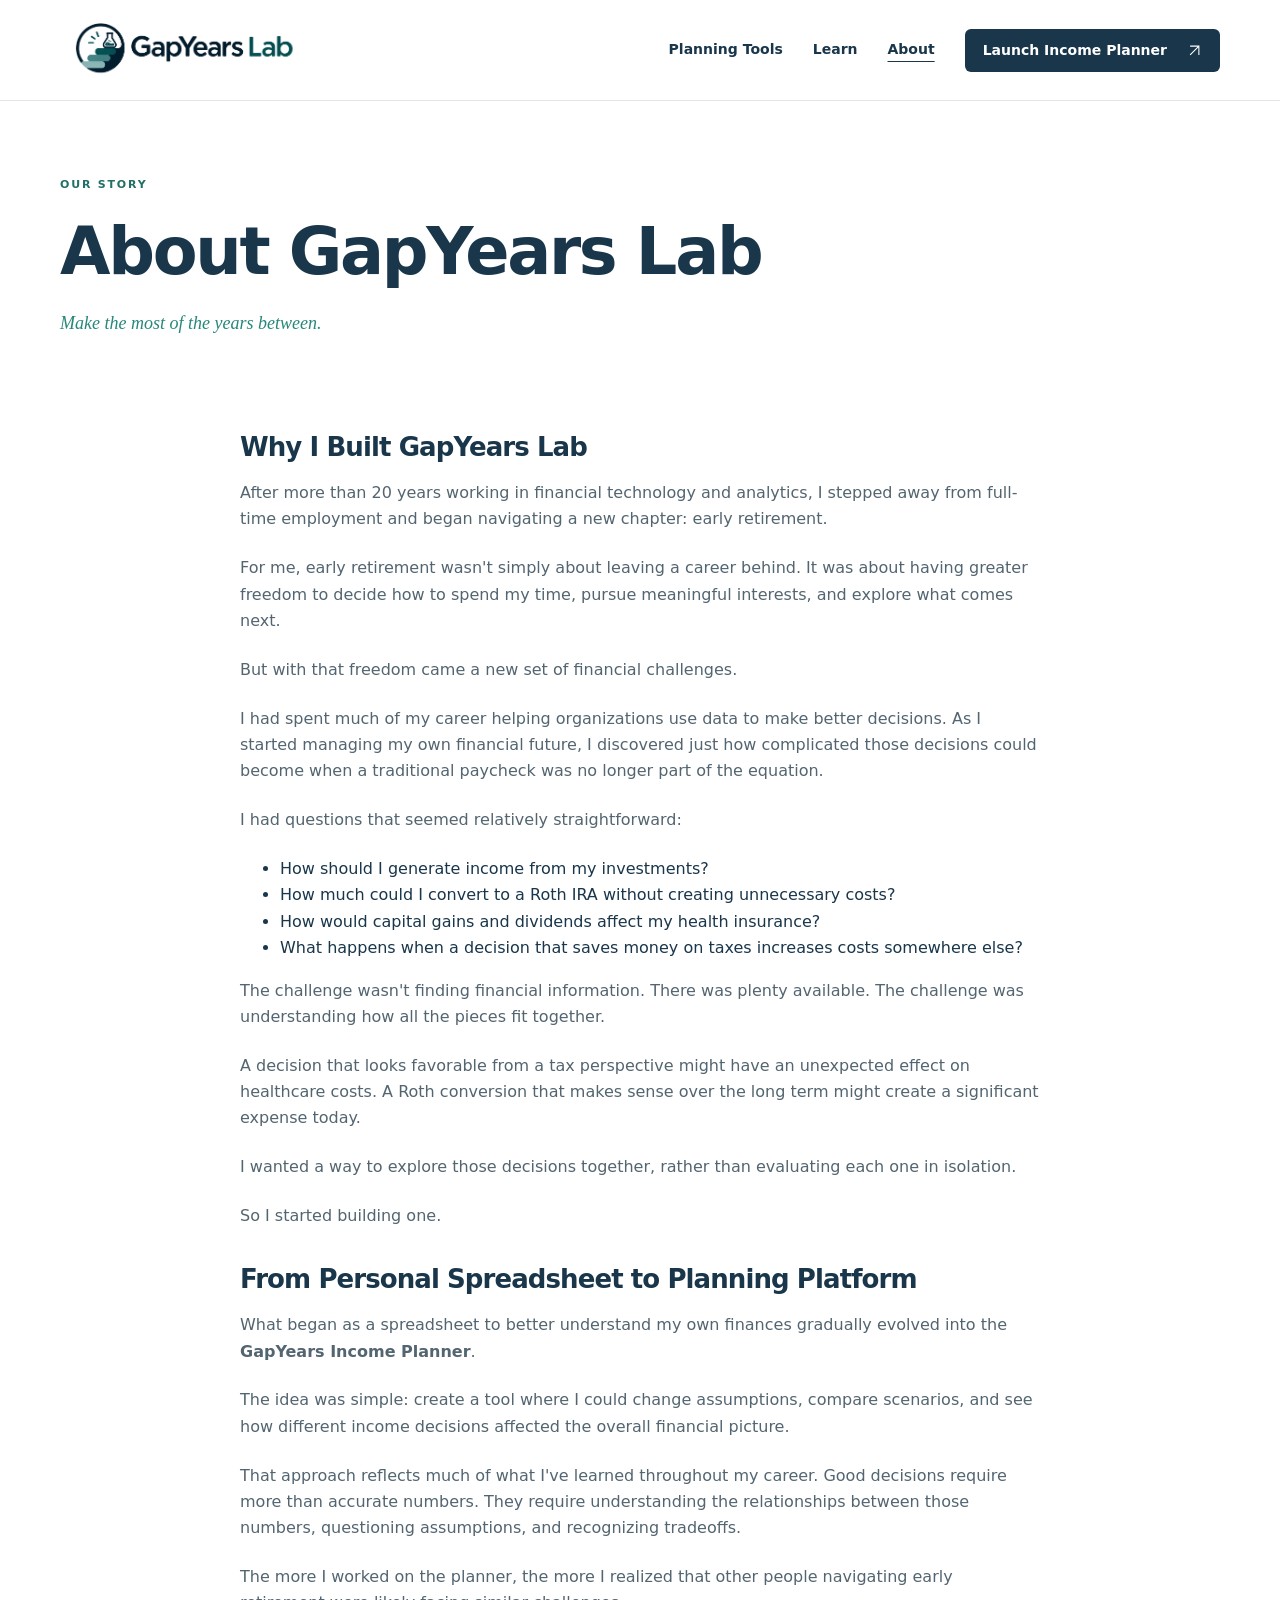
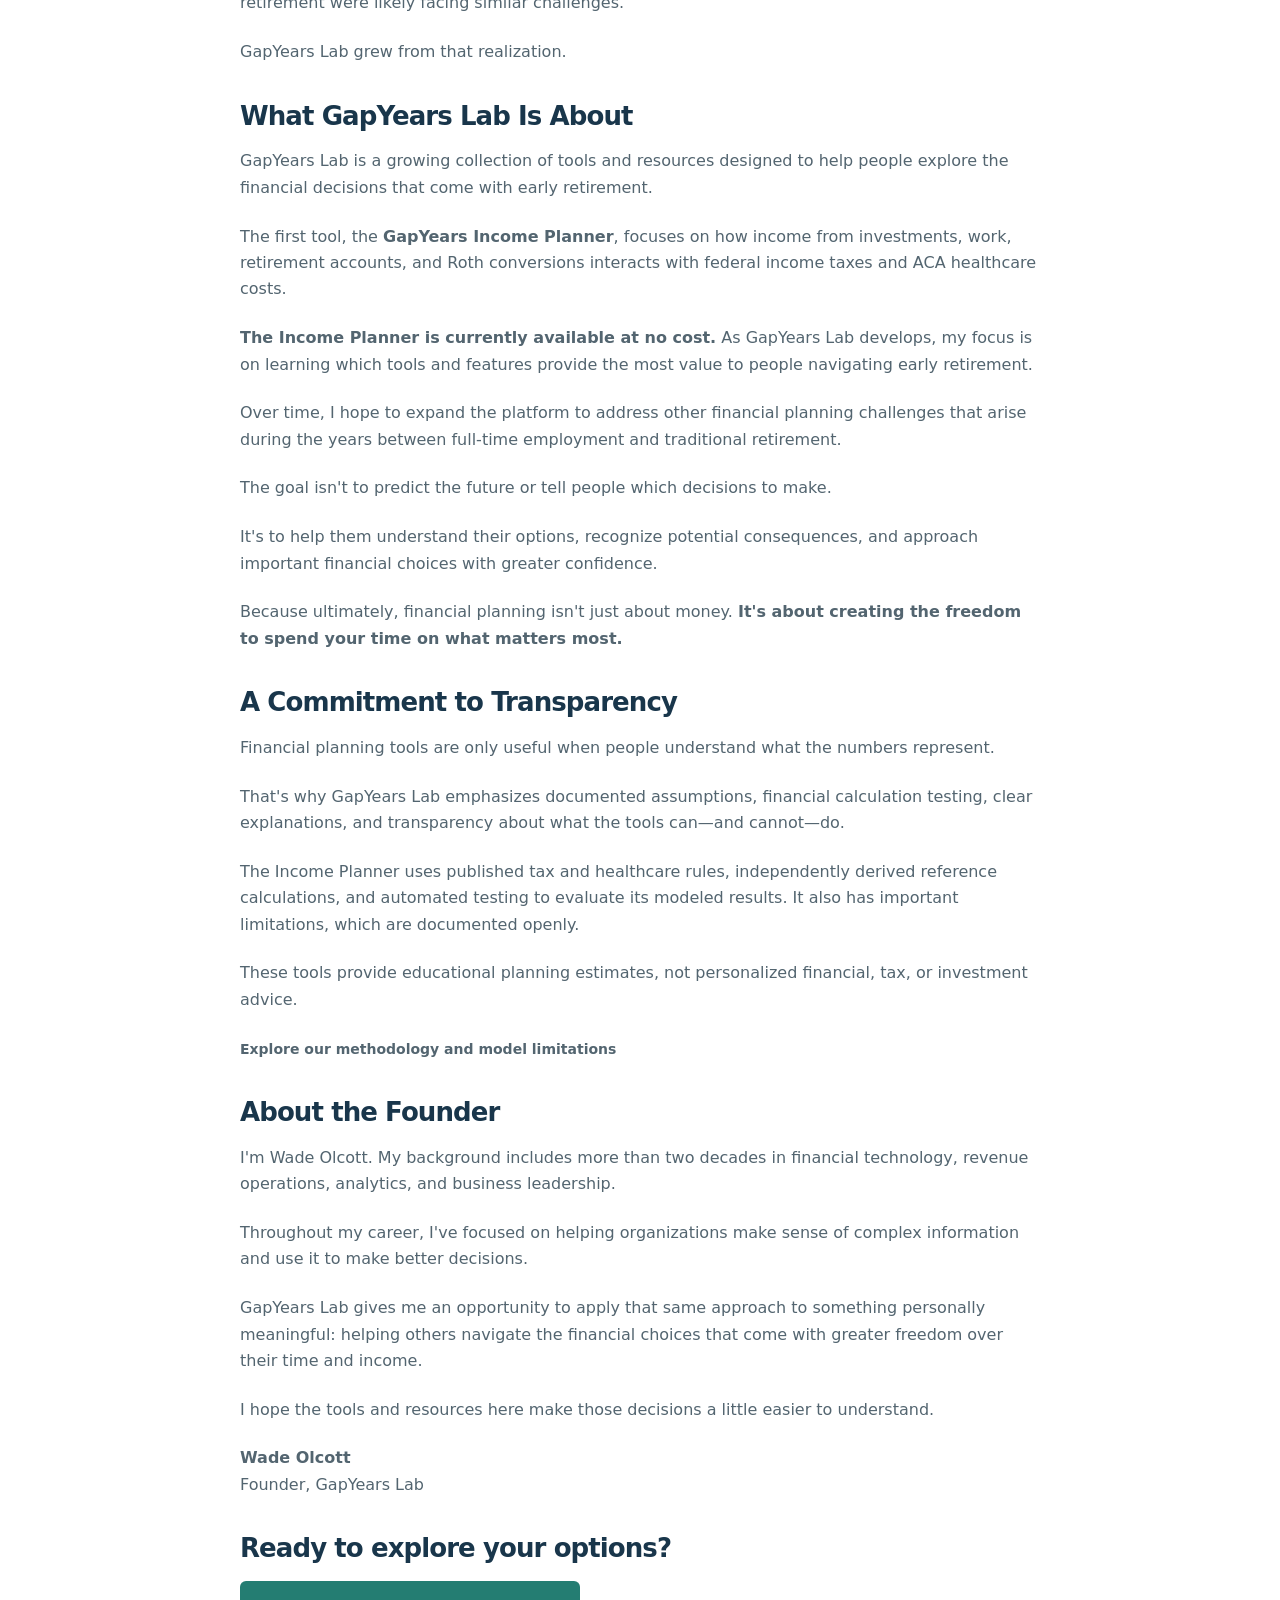
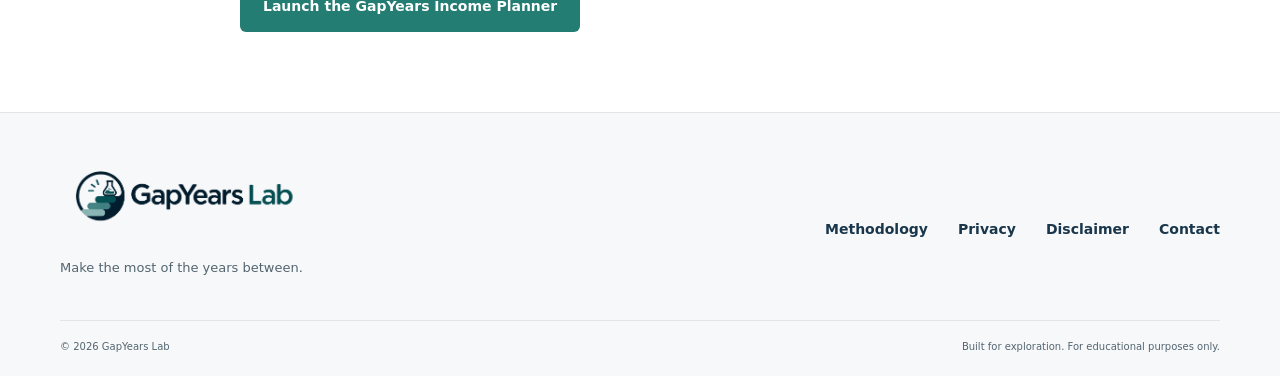
==== commit 41ec2165: "Add approved first-person founder story to About page" ====
--- a/about/index.html
+++ b/about/index.html
@@ -4,12 +4,12 @@
 <meta charset="utf-8">
 <meta name="robots" content="noindex, follow">
 <meta name="viewport" content="width=device-width, initial-scale=1">
-<title>About GapYears Lab | GapYears Lab</title>
-<meta name="description" content="Learn why GapYears Lab brings data and scenario modeling to early retirement income decisions, federal taxes, investments, and healthcare costs.">
+<title>Our Story &amp; Founder | GapYears Lab</title>
+<meta name="description" content="Learn why Wade Olcott created GapYears Lab to help early retirees understand income, taxes, healthcare costs, and financial planning tradeoffs.">
 <link rel="canonical" href="https://gapyearslab.com/about/">
 <meta name="theme-color" content="#19364B">
-<meta property="og:title" content="About GapYears Lab | GapYears Lab">
-<meta property="og:description" content="Learn why GapYears Lab brings data and scenario modeling to early retirement income decisions, federal taxes, investments, and healthcare costs.">
+<meta property="og:title" content="Our Story &amp; Founder | GapYears Lab">
+<meta property="og:description" content="Learn why Wade Olcott created GapYears Lab to help early retirees understand income, taxes, healthcare costs, and financial planning tradeoffs.">
 <meta property="og:type" content="website">
 <meta property="og:url" content="https://gapyearslab.com/about/">
 <link rel="icon" href="/assets/branding/favicon.ico" sizes="any">
@@ -22,8 +22,8 @@
 <meta property="og:image" content="https://gapyearslab.com/assets/branding/logo-full.png">
 <meta property="og:image:alt" content="GapYears Lab logo">
 <meta name="twitter:card" content="summary">
-<meta name="twitter:title" content="About GapYears Lab | GapYears Lab">
-<meta name="twitter:description" content="Learn why GapYears Lab brings data and scenario modeling to early retirement income decisions, federal taxes, investments, and healthcare costs.">
+<meta name="twitter:title" content="Our Story &amp; Founder | GapYears Lab">
+<meta name="twitter:description" content="Learn why Wade Olcott created GapYears Lab to help early retirees understand income, taxes, healthcare costs, and financial planning tradeoffs.">
 <meta name="twitter:image" content="https://gapyearslab.com/assets/branding/icon-512.png">
 <meta name="twitter:image:alt" content="GapYears Lab icon">
 </head>
@@ -49,26 +49,69 @@
 </header>
 <main id="main" tabindex="-1">
 <section class="page-heading container">
-<p class="eyebrow">ABOUT THE LAB</p>
+<p class="eyebrow">OUR STORY</p>
 <h1>About GapYears Lab</h1>
-<p class="lead">More room to think about what comes next.</p>
+<p class="lead"><em>Make the most of the years between.</em></p>
 </section>
-<section class="container content prose">
-<h2>Built around the years between.</h2>
-<p>GapYears Lab is a free-to-use early-retirement income-planning platform. Its aim is to make interconnected financial decisions easier to explore, starting with annual income planning.</p>
-<p>Approachable tools and clear explanations can help people ask better questions about life after full-time work.</p>
-<h2>Starting with the GapYears Income Planner</h2>
-<p>Our first application focuses on income sources, estimated federal income taxes only, ACA premiums and premium tax credits, Roth conversion opportunities, and comparisons of annual financial outcomes.</p>
-<p class="scope-note">Tax estimates cover federal income taxes only. State income taxes and payroll/self-employment taxes are not currently modeled.</p>
-<p>The GapYears Income Planner is available as a separate application. This website explains its features and includes an illustrative annual scenario.</p>
-<section class="founder-story" aria-labelledby="founder-title">
-<p class="eyebrow">WHY THE LAB EXISTS</p>
-<h2 id="founder-title">Built from practical questions.</h2>
-<p>GapYears Lab grew out of the practical challenges of navigating early retirement. Managing retirement income brought the connections between federal taxes, investment decisions, Roth conversions, and healthcare costs into focus.</p>
-<p>The founder brings more than 20 years of professional experience in financial technology, revenue operations, and analytics, including leadership experience at Visa. That analytical background shapes the project’s emphasis on using data and scenario modeling to understand financial tradeoffs.</p>
-<p>The purpose is to make useful planning tools accessible to others navigating similar decisions. GapYears Lab provides educational planning estimates, not individualized financial, tax, or investment advice.</p>
+<div class="container content prose">
+<section aria-labelledby="why-i-built-gapyears-lab">
+<h2 id="why-i-built-gapyears-lab">Why I Built GapYears Lab</h2>
+<p>After more than 20 years working in financial technology and analytics, I stepped away from full-time employment and began navigating a new chapter: early retirement.</p>
+<p>For me, early retirement wasn&#x27;t simply about leaving a career behind. It was about having greater freedom to decide how to spend my time, pursue meaningful interests, and explore what comes next.</p>
+<p>But with that freedom came a new set of financial challenges.</p>
+<p>I had spent much of my career helping organizations use data to make better decisions. As I started managing my own financial future, I discovered just how complicated those decisions could become when a traditional paycheck was no longer part of the equation.</p>
+<p>I had questions that seemed relatively straightforward:</p>
+<ul>
+<li>How should I generate income from my investments?</li>
+<li>How much could I convert to a Roth IRA without creating unnecessary costs?</li>
+<li>How would capital gains and dividends affect my health insurance?</li>
+<li>What happens when a decision that saves money on taxes increases costs somewhere else?</li>
+</ul>
+<p>The challenge wasn&#x27;t finding financial information. There was plenty available. The challenge was understanding how all the pieces fit together.</p>
+<p>A decision that looks favorable from a tax perspective might have an unexpected effect on healthcare costs. A Roth conversion that makes sense over the long term might create a significant expense today.</p>
+<p>I wanted a way to explore those decisions together, rather than evaluating each one in isolation.</p>
+<p>So I started building one.</p>
 </section>
+<section aria-labelledby="from-personal-spreadsheet-to-planning-platform">
+<h2 id="from-personal-spreadsheet-to-planning-platform">From Personal Spreadsheet to Planning Platform</h2>
+<p>What began as a spreadsheet to better understand my own finances gradually evolved into the <strong>GapYears Income Planner</strong>.</p>
+<p>The idea was simple: create a tool where I could change assumptions, compare scenarios, and see how different income decisions affected the overall financial picture.</p>
+<p>That approach reflects much of what I&#x27;ve learned throughout my career. Good decisions require more than accurate numbers. They require understanding the relationships between those numbers, questioning assumptions, and recognizing tradeoffs.</p>
+<p>The more I worked on the planner, the more I realized that other people navigating early retirement were likely facing similar challenges.</p>
+<p>GapYears Lab grew from that realization.</p>
 </section>
+<section aria-labelledby="what-gapyears-lab-is-about">
+<h2 id="what-gapyears-lab-is-about">What GapYears Lab Is About</h2>
+<p>GapYears Lab is a growing collection of tools and resources designed to help people explore the financial decisions that come with early retirement.</p>
+<p>The first tool, the <strong>GapYears Income Planner</strong>, focuses on how income from investments, work, retirement accounts, and Roth conversions interacts with federal income taxes and ACA healthcare costs.</p>
+<p><strong>The Income Planner is currently available at no cost.</strong> As GapYears Lab develops, my focus is on learning which tools and features provide the most value to people navigating early retirement.</p>
+<p>Over time, I hope to expand the platform to address other financial planning challenges that arise during the years between full-time employment and traditional retirement.</p>
+<p>The goal isn&#x27;t to predict the future or tell people which decisions to make.</p>
+<p>It&#x27;s to help them understand their options, recognize potential consequences, and approach important financial choices with greater confidence.</p>
+<p>Because ultimately, financial planning isn&#x27;t just about money. <strong>It&#x27;s about creating the freedom to spend your time on what matters most.</strong></p>
+</section>
+<section aria-labelledby="a-commitment-to-transparency">
+<h2 id="a-commitment-to-transparency">A Commitment to Transparency</h2>
+<p>Financial planning tools are only useful when people understand what the numbers represent.</p>
+<p>That&#x27;s why GapYears Lab emphasizes documented assumptions, financial calculation testing, clear explanations, and transparency about what the tools can—and cannot—do.</p>
+<p>The Income Planner uses published tax and healthcare rules, independently derived reference calculations, and automated testing to evaluate its modeled results. It also has important limitations, which are documented openly.</p>
+<p>These tools provide educational planning estimates, not personalized financial, tax, or investment advice.</p>
+<p><a class="text-link" href="/methodology/">Explore our methodology and model limitations</a></p>
+</section>
+<section aria-labelledby="about-the-founder">
+<h2 id="about-the-founder">About the Founder</h2>
+<p>I&#x27;m Wade Olcott. My background includes more than two decades in financial technology, revenue operations, analytics, and business leadership.</p>
+<p>Throughout my career, I&#x27;ve focused on helping organizations make sense of complex information and use it to make better decisions.</p>
+<p>GapYears Lab gives me an opportunity to apply that same approach to something personally meaningful: helping others navigate the financial choices that come with greater freedom over their time and income.</p>
+<p>I hope the tools and resources here make those decisions a little easier to understand.</p>
+<p><strong>Wade Olcott</strong><br>
+Founder, GapYears Lab</p>
+</section>
+<section aria-labelledby="ready-to-explore">
+<h2 id="ready-to-explore">Ready to explore your options?</h2>
+<a class="button" href="https://app.gapyearslab.com">Launch the GapYears Income Planner</a>
+</section>
+</div>
 </main>
 <footer>
 <div class="container">
--- a/assets/site.css
+++ b/assets/site.css
@@ -716,18 +716,6 @@
 .audience-list { margin: 0; padding-left: 22px; color: var(--muted); }
 .audience-list li, .validation-practices li { margin-bottom: 14px; }
 .year-notice { font-size: 13px; padding: 16px 20px; background: var(--off); border-left: 3px solid var(--teal); margin-block: 20px 30px; }
-.comparison-scroll { overflow-x: auto; margin-block: 25px; }
-.comparison-scroll:focus-visible, summary:focus-visible { outline: 3px solid var(--teal); outline-offset: 3px; }
-.comparison-table { width: 100%; border-collapse: collapse; font-size: 14px; text-align: left; }
-.comparison-table caption { text-align: left; color: var(--muted); font-size: 12px; margin-bottom: 14px; }
-.comparison-table :is(th, td) { padding: 18px 14px; border-bottom: 1px solid var(--line); vertical-align: top; }
-.comparison-table thead { background: var(--off); }
-.comparison-table th { font-weight: 650; }
-.comparison-table th:first-child { width: 46%; }
-.comparison-table th span { display: block; font-size: 12px; font-weight: 400; color: var(--muted); margin-top: 4px; }
-.comparison-table td { white-space: nowrap; font-variant-numeric: tabular-nums; }
-.combined-row { background: #eaf3ef; }
-.combined-row td { font-weight: 750; }
 .scenario-assumptions { border-block: 1px solid var(--line); padding-block: 16px; margin-bottom: 24px; }
 .scenario-assumptions summary { font-size: 14px; font-weight: 650; cursor: pointer; }
 .scenario-assumptions p { font-size: 14px; margin-top: 16px; }
@@ -736,7 +724,23 @@
 @media (max-width: 700px) {
   .audience-grid { grid-template-columns: 1fr; gap: 12px; }
   .hero-subhead { font-size: 18px; }
-  .comparison-table { font-size: 12px; }
-  .comparison-table :is(th, td) { padding: 12px 8px; }
-  .comparison-table th span { font-size: 11px; }
-}
+}
+
+/* Capital-gains reference cards share one reading order across viewport sizes. */
+.cliff-difference { padding: 22px; margin-block: 26px; background: #eaf3ef; border-radius: 8px; }
+.cliff-difference span { display: block; font-size: 13px; }
+.cliff-difference strong { display: block; font-size: clamp(28px, 4vw, 40px); line-height: 1.3; color: var(--navy); margin-block: 6px; }
+.cliff-scenarios { display: grid; grid-template-columns: repeat(2, minmax(0, 1fr)); gap: 24px; margin-block: 28px; }
+.cliff-card { padding: 24px; border: 1px solid var(--line); border-radius: 8px; }
+.cliff-card h4 { font-size: 22px; margin: 0 0 5px; }
+.scenario-subtitle { font-size: 13px; }
+.cliff-values { margin: 0; }
+.cliff-values > div { padding: 14px 0; border-top: 1px solid var(--line); }
+.cliff-values dt { font-size: 13px; color: var(--muted); }
+.cliff-values dd { margin: 5px 0 0; font-size: 22px; font-weight: 650; font-variant-numeric: tabular-nums; }
+.cliff-values .combined-value { background: var(--off); padding: 14px; margin-top: 10px; border-radius: 4px; }
+.cliff-explainer h4 { font-size: 20px; margin-block: 24px 14px; }
+.scenario-assumptions ul { padding-left: 22px; color: var(--muted); font-size: 14px; }
+.scenario-assumptions li { margin-top: 12px; }
+summary:focus-visible { outline: 3px solid var(--teal); outline-offset: 3px; }
+@media (max-width: 700px) { .cliff-scenarios { grid-template-columns: 1fr; gap: 18px; } .cliff-card { padding: 20px; } }
